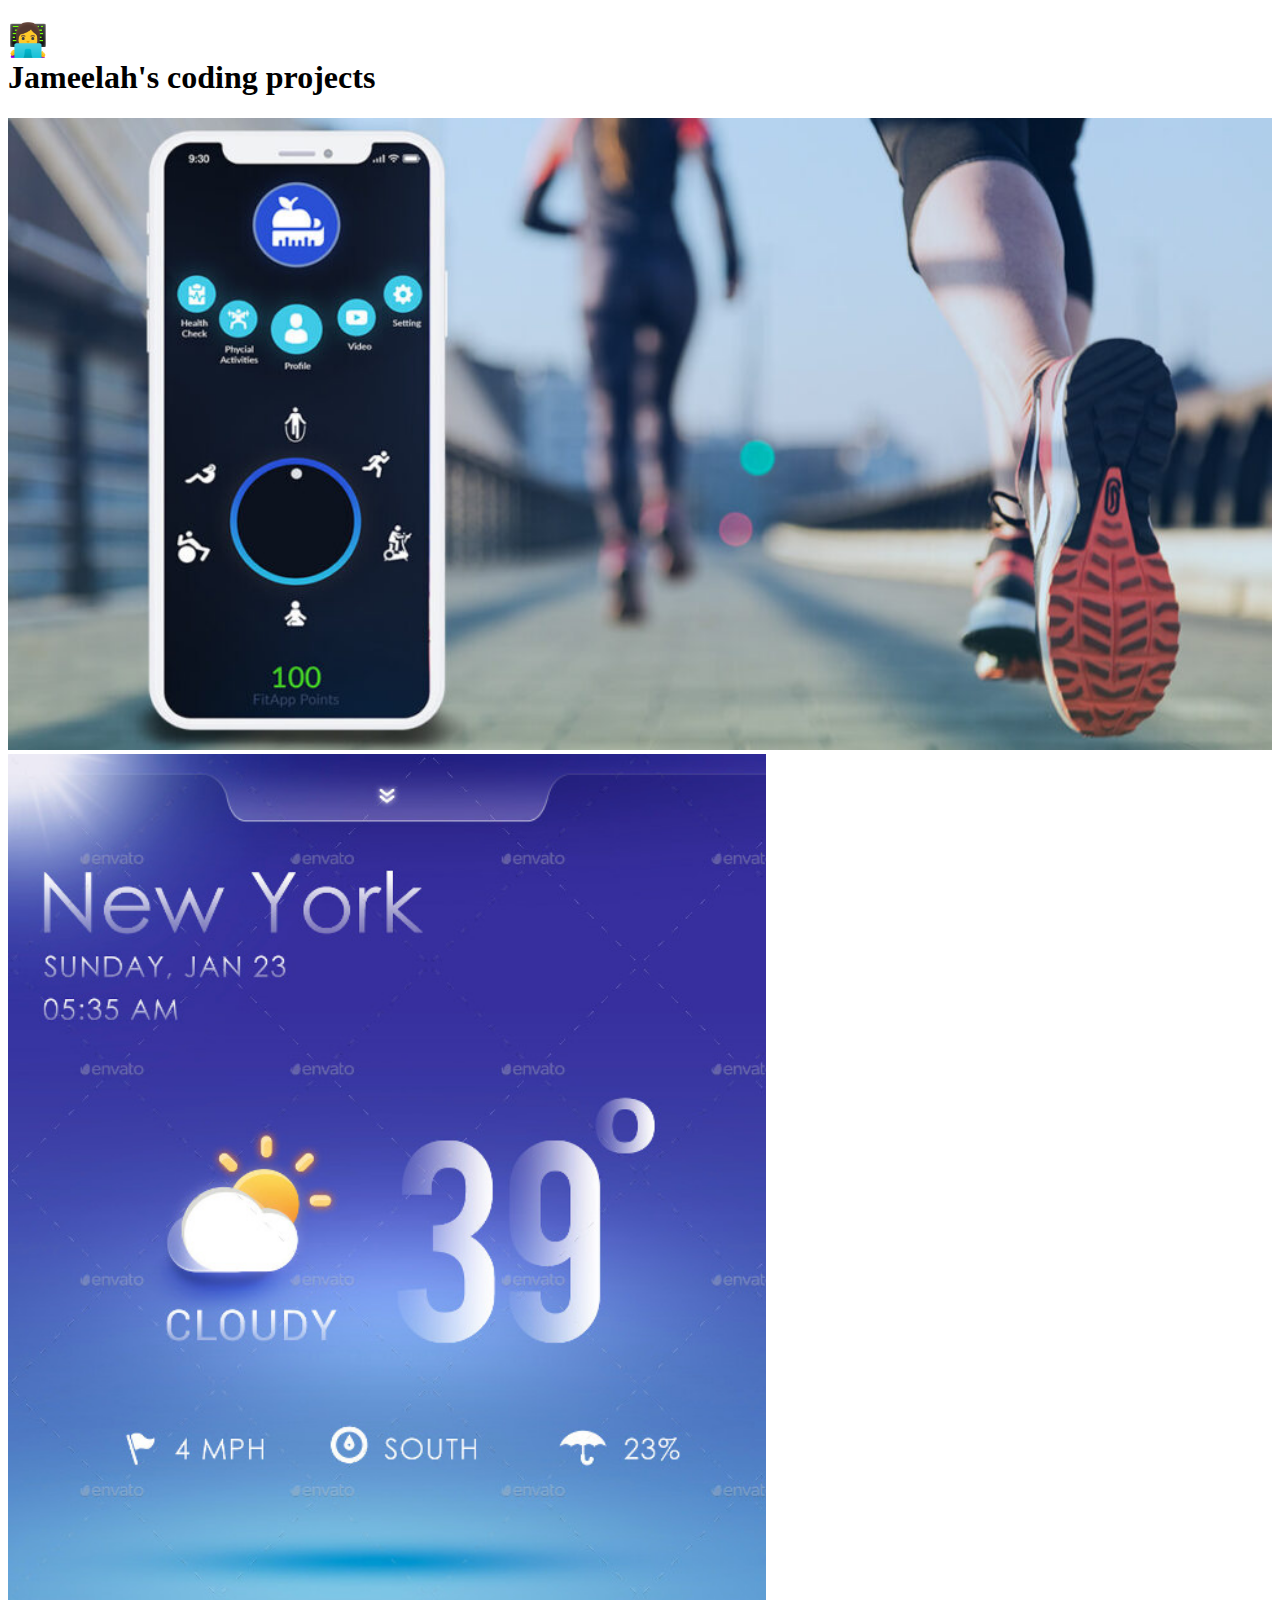
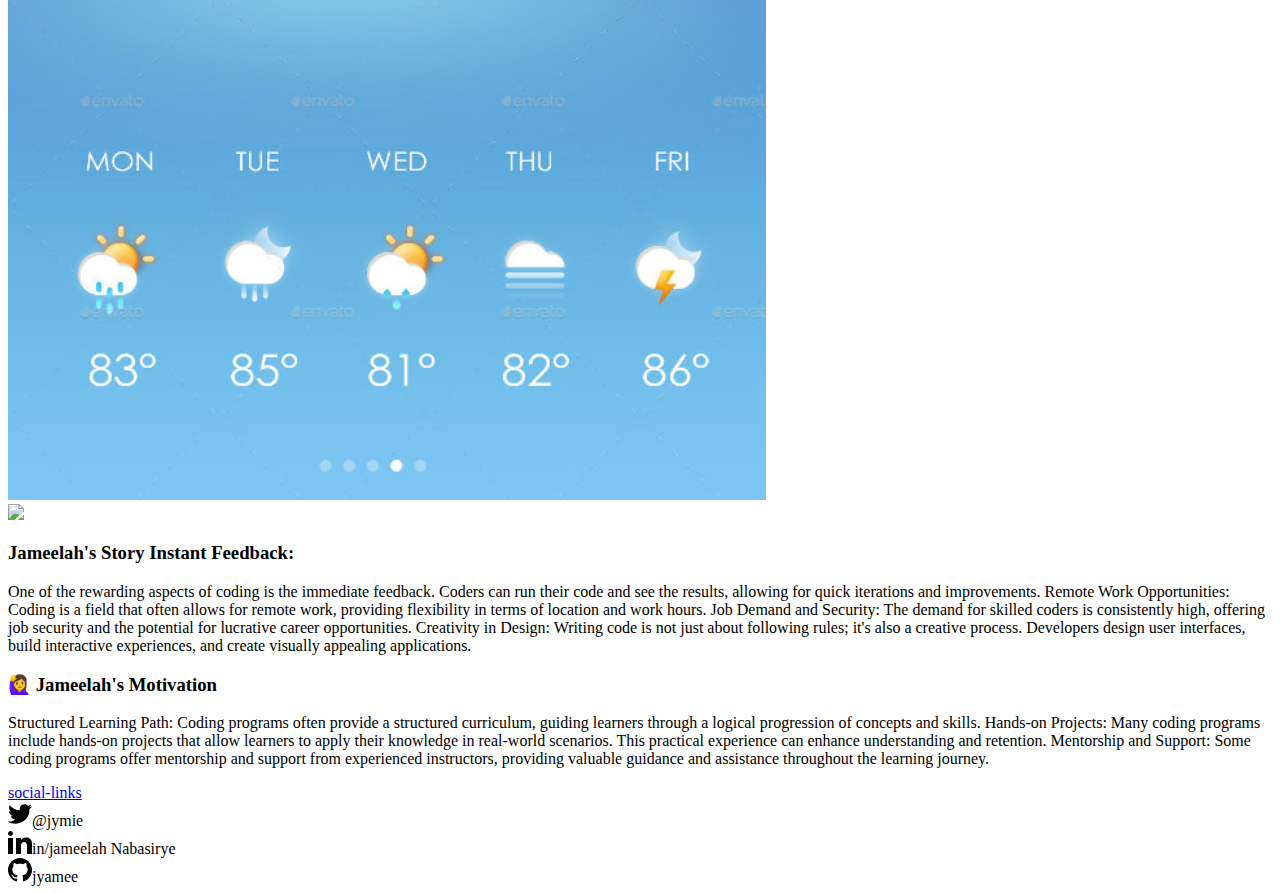
==== about-me.html @ e53d819e "added another html file to expand the website" ====
<!DOCTYPE html>
<html lang="en">
  <head>
    <meta charset="UTF-8" />
    <meta name="description" content="web development content" />
    <link
      rel="stylesheet"
      href="https://cdn.jsdelivr.net/npm/bootstrap@4.6.2/dist/css/bootstrap.min.css"
      integrity="sha384-xOolHFLEh07PJGoPkLv1IbcEPTNtaed2xpHsD9ESMhqIYd0nLMwNLD69Npy4HI+N"
      crossorigin="anonymous"
    />
    <link rel="stylesheet" href="src/style.css" />
    <script
      src="https://cdn.jsdelivr.net/npm/jquery@3.5.1/dist/jquery.slim.min.js"
      integrity="sha384-DfXdz2htPH0lsSSs5nCTpuj/zy4C+OGpamoFVy38MVBnE+IbbVYUew+OrCXaRkfj"
      crossorigin="anonymous"
    ></script>
    <script
      src="https://cdn.jsdelivr.net/npm/bootstrap@4.6.2/dist/js/bootstrap.bundle.min.js"
      integrity="sha384-Fy6S3B9q64WdZWQUiU+q4/2Lc9npb8tCaSX9FK7E8HnRr0Jz8D6OP9dO5Vg3Q9ct"
      crossorigin="anonymous"
    ></script>
    <title>Front-end Developer-Jameelah</title>
  </head>
  <body>
    <h1>
      👩‍💻 <br />
      Jameelah's coding projects
    </h1>
    <div class="container">
      <div class="row">
        <div class="col-sm-4">
          <img
            src="fitness-app.jpg"
            class="img-fluid p-1 shadow rounded d-none d-sm-block"
            width="100%"
          />
        </div>
        <div class="col-sm-4">
          <img
            src="forecast.jpg"
            class="img-fluid p-1 shadow rounded d-none d-sm-block"
            width="60%"
          />
        </div>
        <div class="col-sm-4">
          <img
            src="manifest.jpg"
            class="img-fluid p-1 shadow rounded d-none d-sm-block"
            width="80% "
          />
        </div>
      </div>
    </div>
    <h3>Jameelah's Story Instant Feedback:</h3>
    <p>
      One of the rewarding aspects of coding is the immediate feedback. Coders
      can run their code and see the results, allowing for quick iterations and
      improvements. Remote Work Opportunities: Coding is a field that often
      allows for remote work, providing flexibility in terms of location and
      work hours. Job Demand and Security: The demand for skilled coders is
      consistently high, offering job security and the potential for lucrative
      career opportunities. Creativity in Design: Writing code is not just about
      following rules; it's also a creative process. Developers design user
      interfaces, build interactive experiences, and create visually appealing
      applications.
    </p>
    <h3>🙋‍♀️ Jameelah's Motivation</h3>
    <p>
      Structured Learning Path: Coding programs often provide a structured
      curriculum, guiding learners through a logical progression of concepts and
      skills. Hands-on Projects: Many coding programs include hands-on projects
      that allow learners to apply their knowledge in real-world scenarios. This
      practical experience can enhance understanding and retention. Mentorship
      and Support: Some coding programs offer mentorship and support from
      experienced instructors, providing valuable guidance and assistance
      throughout the learning journey.
    </p>

    <div id="details">
      <a href="index.html">social-links</a>
      <div class="social-links">
        <div id="twitter" class="social-btn flex-center">
          <svg
            viewBox="0 0 24 24"
            height="24"
            width="24"
            xmlns="http://www.w3.org/2000/svg"
          >
            <path
              d="M24 4.557c-.883.392-1.832.656-2.828.775 1.017-.609 1.798-1.574 2.165-2.724-.951.564-2.005.974-3.127 1.195-.897-.957-2.178-1.555-3.594-1.555-3.179 0-5.515 2.966-4.797 6.045-4.091-.205-7.719-2.165-10.148-5.144-1.29 2.213-.669 5.108 1.523 6.574-.806-.026-1.566-.247-2.229-.616-.054 2.281 1.581 4.415 3.949 4.89-.693.188-1.452.232-2.224.084.626 1.956 2.444 3.379 4.6 3.419-2.07 1.623-4.678 2.348-7.29 2.04 2.179 1.397 4.768 2.212 7.548 2.212 9.142 0 14.307-7.721 13.995-14.646.962-.695 1.797-1.562 2.457-2.549z"
            ></path></svg
          ><span>@jymie</span>
        </div>

        <div id="linkedin" class="social-btn flex-center">
          <svg
            viewBox="0 0 24 24"
            height="24"
            width="24"
            xmlns="http://www.w3.org/2000/svg"
          >
            <path
              d="M4.98 3.5c0 1.381-1.11 2.5-2.48 2.5s-2.48-1.119-2.48-2.5c0-1.38 1.11-2.5 2.48-2.5s2.48 1.12 2.48 2.5zm.02 4.5h-5v16h5v-16zm7.982 0h-4.968v16h4.969v-8.399c0-4.67 6.029-5.052 6.029 0v8.399h4.988v-10.131c0-7.88-8.922-7.593-11.018-3.714v-2.155z"
            ></path></svg
          ><span>in/jameelah Nabasirye</span>
        </div>

        <div id="github" class="social-btn flex-center">
          <svg
            viewBox="0 0 24 24"
            height="24"
            width="24"
            xmlns="http://www.w3.org/2000/svg"
          >
            <path
              d="M12 0c-6.626 0-12 5.373-12 12 0 5.302 3.438 9.8 8.207 11.387.599.111.793-.261.793-.577v-2.234c-3.338.726-4.033-1.416-4.033-1.416-.546-1.387-1.333-1.756-1.333-1.756-1.089-.745.083-.729.083-.729 1.205.084 1.839 1.237 1.839 1.237 1.07 1.834 2.807 1.304 3.492.997.107-.775.418-1.305.762-1.604-2.665-.305-5.467-1.334-5.467-5.931 0-1.311.469-2.381 1.236-3.221-.124-.303-.535-1.524.117-3.176 0 0 1.008-.322 3.301 1.23.957-.266 1.983-.399 3.003-.404 1.02.005 2.047.138 3.006.404 2.291-1.552 3.297-1.23 3.297-1.23.653 1.653.242 2.874.118 3.176.77.84 1.235 1.911 1.235 3.221 0 4.609-2.807 5.624-5.479 5.921.43.372.823 1.102.823 2.222v3.293c0 .319.192.694.801.576 4.765-1.589 8.199-6.086 8.199-11.386 0-6.627-5.373-12-12-12z"
            ></path></svg
          ><span>jyamee</span>
        </div>
      </div>
    </div>
  </body>
</html>
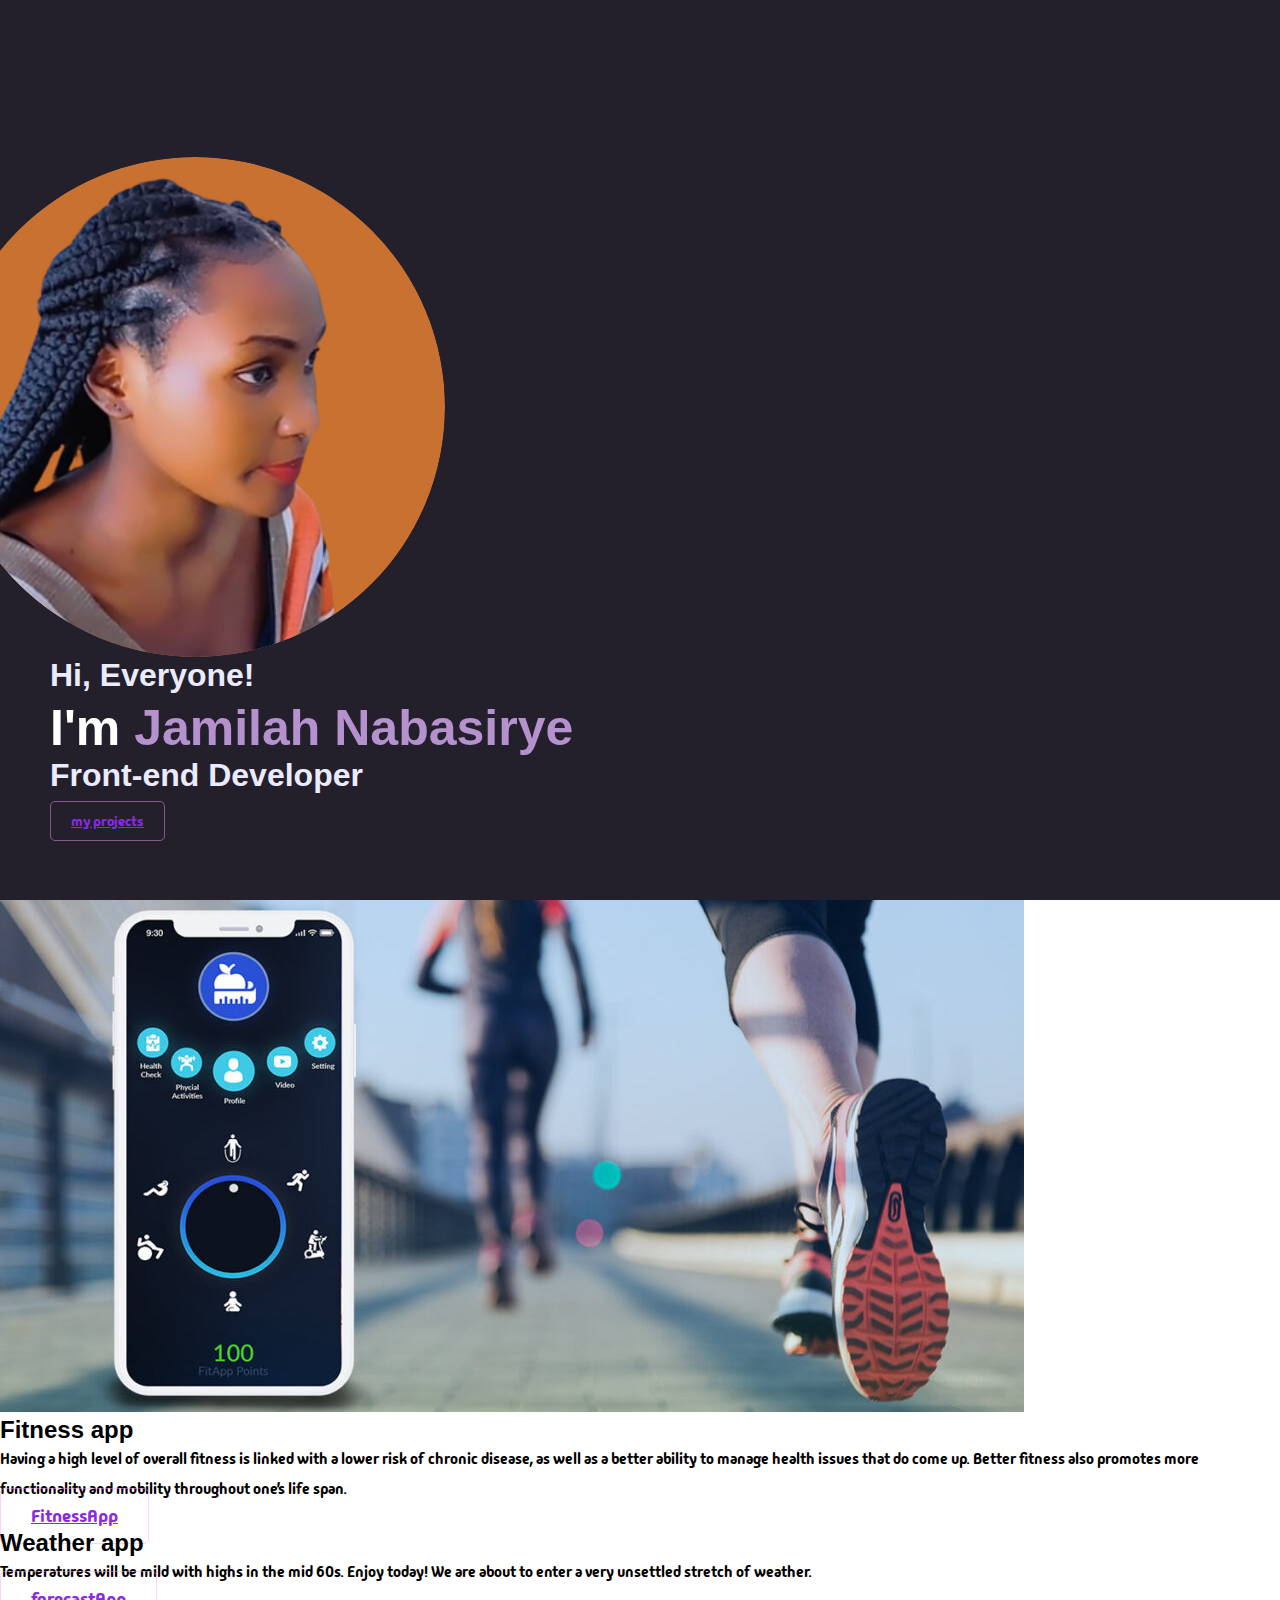
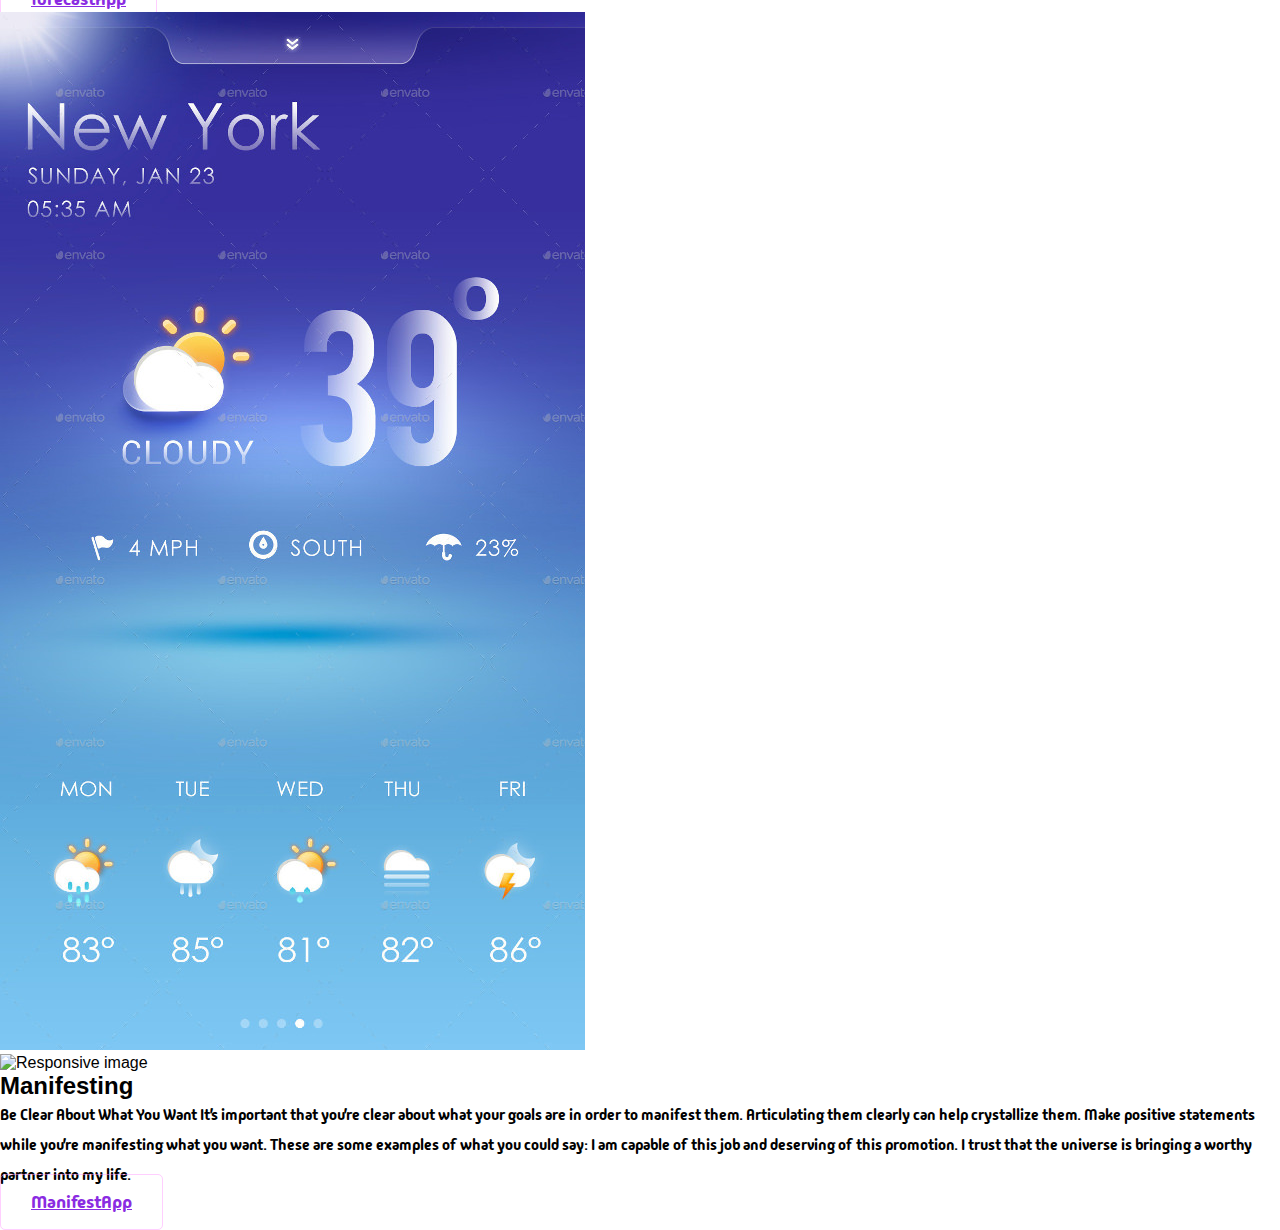
==== commit 2ccbd503: "updating both html files with content" ====
--- a/about-me.html
+++ b/about-me.html
@@ -2,14 +2,20 @@
 <html lang="en">
   <head>
     <meta charset="UTF-8" />
-    <meta name="description" content="web development content" />
+    <meta name="description" content="Front-end developer portfolio" />
     <link
       rel="stylesheet"
       href="https://cdn.jsdelivr.net/npm/bootstrap@4.6.2/dist/css/bootstrap.min.css"
       integrity="sha384-xOolHFLEh07PJGoPkLv1IbcEPTNtaed2xpHsD9ESMhqIYd0nLMwNLD69Npy4HI+N"
       crossorigin="anonymous"
     />
-    <link rel="stylesheet" href="src/style.css" />
+    <link rel="preconnect" href="https://fonts.googleapis.com" />
+    <link rel="preconnect" href="https://fonts.gstatic.com" crossorigin />
+    <link
+      href="https://fonts.googleapis.com/css2?family=Anta&family=Madimi+One&display=swap"
+      rel="stylesheet"
+    />
+    <link rel="stylesheet " type="text/Css" href="stlyle.css" />
     <script
       src="https://cdn.jsdelivr.net/npm/jquery@3.5.1/dist/jquery.slim.min.js"
       integrity="sha384-DfXdz2htPH0lsSSs5nCTpuj/zy4C+OGpamoFVy38MVBnE+IbbVYUew+OrCXaRkfj"
@@ -20,105 +26,82 @@
       integrity="sha384-Fy6S3B9q64WdZWQUiU+q4/2Lc9npb8tCaSX9FK7E8HnRr0Jz8D6OP9dO5Vg3Q9ct"
       crossorigin="anonymous"
     ></script>
-    <title>Front-end Developer-Jameelah</title>
+    <title>My Portfolio</title>
   </head>
   <body>
-    <h1>
-      👩‍💻 <br />
-      Jameelah's coding projects
-    </h1>
+    
+    <div class="project">
+    <section id="home" class="home">
+        <div class="container">
+          <div class="row">
+            <div class="col">
+              <div class="image-container">
+                <img src="profile.png" class="img-fluid m-5" alt="" />
+              </div>
+            </div>
+            <div class="col">
+              <h3> Hi, Everyone!</h3>
+              <h1>I'm <span>Jamilah Nabasirye</span></h1>
+              <h3>Front-end Developer</h3>
+              <br />
+              <a href="index.html#details" class="socials">my projects</a>
+            </div>
+          </div>
+        </div>
+      </div>
+    </section>
     <div class="container">
       <div class="row">
-        <div class="col-sm-4">
-          <img
-            src="fitness-app.jpg"
-            class="img-fluid p-1 shadow rounded d-none d-sm-block"
-            width="100%"
-          />
+        <div class="col-6 d-none d-lg-block">
+          <img src="fitness-app.jpg" class="img-fluid mb-4" alt="Responsive image">
         </div>
-        <div class="col-sm-4">
-          <img
-            src="forecast.jpg"
-            class="img-fluid p-1 shadow rounded d-none d-sm-block"
-            width="60%"
-          />
-        </div>
-        <div class="col-sm-4">
-          <img
-            src="manifest.jpg"
-            class="img-fluid p-1 shadow rounded d-none d-sm-block"
-            width="80% "
-          />
+        <div class="col-6">
+          <h2 class="m-5 mb-3">Fitness app</h2>
+          <p>
+            Having a high level of overall fitness is linked with a lower risk
+            of chronic disease, as well as a better ability to manage health
+            issues that do come up. Better fitness also promotes more
+            functionality and mobility throughout one’s life span.
+          </p>
+          <a href="" class="fitness">FitnessApp</a>
         </div>
       </div>
     </div>
-    <h3>Jameelah's Story Instant Feedback:</h3>
-    <p>
-      One of the rewarding aspects of coding is the immediate feedback. Coders
-      can run their code and see the results, allowing for quick iterations and
-      improvements. Remote Work Opportunities: Coding is a field that often
-      allows for remote work, providing flexibility in terms of location and
-      work hours. Job Demand and Security: The demand for skilled coders is
-      consistently high, offering job security and the potential for lucrative
-      career opportunities. Creativity in Design: Writing code is not just about
-      following rules; it's also a creative process. Developers design user
-      interfaces, build interactive experiences, and create visually appealing
-      applications.
-    </p>
-    <h3>🙋‍♀️ Jameelah's Motivation</h3>
-    <p>
-      Structured Learning Path: Coding programs often provide a structured
-      curriculum, guiding learners through a logical progression of concepts and
-      skills. Hands-on Projects: Many coding programs include hands-on projects
-      that allow learners to apply their knowledge in real-world scenarios. This
-      practical experience can enhance understanding and retention. Mentorship
-      and Support: Some coding programs offer mentorship and support from
-      experienced instructors, providing valuable guidance and assistance
-      throughout the learning journey.
-    </p>
-
-    <div id="details">
-      <a href="index.html">social-links</a>
-      <div class="social-links">
-        <div id="twitter" class="social-btn flex-center">
-          <svg
-            viewBox="0 0 24 24"
-            height="24"
-            width="24"
-            xmlns="http://www.w3.org/2000/svg"
-          >
-            <path
-              d="M24 4.557c-.883.392-1.832.656-2.828.775 1.017-.609 1.798-1.574 2.165-2.724-.951.564-2.005.974-3.127 1.195-.897-.957-2.178-1.555-3.594-1.555-3.179 0-5.515 2.966-4.797 6.045-4.091-.205-7.719-2.165-10.148-5.144-1.29 2.213-.669 5.108 1.523 6.574-.806-.026-1.566-.247-2.229-.616-.054 2.281 1.581 4.415 3.949 4.89-.693.188-1.452.232-2.224.084.626 1.956 2.444 3.379 4.6 3.419-2.07 1.623-4.678 2.348-7.29 2.04 2.179 1.397 4.768 2.212 7.548 2.212 9.142 0 14.307-7.721 13.995-14.646.962-.695 1.797-1.562 2.457-2.549z"
-            ></path></svg
-          ><span>@jymie</span>
+    <div class="container">
+      <div class="row">
+        <div class="col-6">
+          <h2 class="m-5 mb-2">Weather app</h2>
+          <p>
+            Temperatures will be mild with highs in the mid 60s. Enjoy today! We
+            are about to enter a very unsettled stretch of weather.
+          </p>
+          <a href="" class="forecast">forecastApp</a>
         </div>
-
-        <div id="linkedin" class="social-btn flex-center">
-          <svg
-            viewBox="0 0 24 24"
-            height="24"
-            width="24"
-            xmlns="http://www.w3.org/2000/svg"
-          >
-            <path
-              d="M4.98 3.5c0 1.381-1.11 2.5-2.48 2.5s-2.48-1.119-2.48-2.5c0-1.38 1.11-2.5 2.48-2.5s2.48 1.12 2.48 2.5zm.02 4.5h-5v16h5v-16zm7.982 0h-4.968v16h4.969v-8.399c0-4.67 6.029-5.052 6.029 0v8.399h4.988v-10.131c0-7.88-8.922-7.593-11.018-3.714v-2.155z"
-            ></path></svg
-          ><span>in/jameelah Nabasirye</span>
-        </div>
-
-        <div id="github" class="social-btn flex-center">
-          <svg
-            viewBox="0 0 24 24"
-            height="24"
-            width="24"
-            xmlns="http://www.w3.org/2000/svg"
-          >
-            <path
-              d="M12 0c-6.626 0-12 5.373-12 12 0 5.302 3.438 9.8 8.207 11.387.599.111.793-.261.793-.577v-2.234c-3.338.726-4.033-1.416-4.033-1.416-.546-1.387-1.333-1.756-1.333-1.756-1.089-.745.083-.729.083-.729 1.205.084 1.839 1.237 1.839 1.237 1.07 1.834 2.807 1.304 3.492.997.107-.775.418-1.305.762-1.604-2.665-.305-5.467-1.334-5.467-5.931 0-1.311.469-2.381 1.236-3.221-.124-.303-.535-1.524.117-3.176 0 0 1.008-.322 3.301 1.23.957-.266 1.983-.399 3.003-.404 1.02.005 2.047.138 3.006.404 2.291-1.552 3.297-1.23 3.297-1.23.653 1.653.242 2.874.118 3.176.77.84 1.235 1.911 1.235 3.221 0 4.609-2.807 5.624-5.479 5.921.43.372.823 1.102.823 2.222v3.293c0 .319.192.694.801.576 4.765-1.589 8.199-6.086 8.199-11.386 0-6.627-5.373-12-12-12z"
-            ></path></svg
-          ><span>jyamee</span>
+        <div class="col-6 d-none d-lg-block">
+          <img src="forecast.jpg" class="img-fluid w-50" alt="Responsive image">
         </div>
       </div>
     </div>
+    <div class="container">
+      <div class="row">
+        <div class="col-6 d-none d-md-block">
+          <img src="manifest.jpg" class="img-fluid w-50" alt="Responsive image">
+        </div> 
+        <div class="col-6">
+          <h2 class=" m-5 mb-3">Manifesting</h2>
+          <p>
+            Be Clear About What You Want It’s important that you’re clear about
+            what your goals are in order to manifest them. Articulating them
+            clearly can help crystallize them. Make positive statements while
+            you’re manifesting what you want. These are some examples of what
+            you could say: I am capable of this job and deserving of this
+            promotion. I trust that the universe is bringing a worthy partner
+            into my life.
+          </p>
+          <a href="" class="manifest">ManifestApp</a>
+        </div>
+      </div>
+    </div>
+    </div>
   </body>
 </html>
--- a/stlyle.css
+++ b/stlyle.css
@@ -0,0 +1,225 @@
+:root {
+  --primary-color: #804b86c2;
+  --box-shadow: 0px 10px 10px rgba(0, 0, 0, 0.3);
+  --background: rgb(138, 113, 113);
+  --profile-color: #b592ce;
+  --socials-color: #9374a5a7;
+}
+span {
+  color: rgb(52, 55, 59);
+  color: var(--profile-color);
+}
+
+strong {
+  color: var(--profile-color);
+}
+.h3 {
+  color: #23202c;
+}
+.social-links,
+.flex-center {
+  display: flex;
+  justify-content: center;
+  align-items: center;
+}
+
+.social-btn {
+  cursor: pointer;
+  height: 50px;
+  width: 50px;
+  font-family: "Titillium Web", sans-serif;
+  color: #333;
+  border-radius: 10px;
+  box-shadow: var(--box-shadow);
+  background: white;
+  margin: 5px;
+  transition: 0.3s;
+  justify-content: center;
+}
+
+.social-btn svg {
+  height: 24px;
+  width: 24px;
+}
+
+.social-btn span {
+  width: 0px;
+  overflow: hidden;
+  transition: 0.3s;
+  text-align: center;
+  margin-left: 5px;
+}
+
+.social-btn:hover {
+  width: 150px;
+  border-radius: 5px;
+}
+
+.social-btn:hover span {
+  padding: 2px;
+  width: 80px;
+}
+
+#twitter svg {
+  fill: #1da1f2;
+}
+
+#linkedin svg {
+  fill: #0e76a8;
+}
+
+#github {
+  fill: #333;
+}
+
+.about-paragraphs {
+  margin: 30px 0;
+}
+
+.about-paragraphs p {
+  margin: 10px;
+}
+
+* {
+  margin: 0;
+  padding: 0;
+  box-sizing: border-box;
+  font-family: Arial, Helvetica, sans-serif;
+}
+
+a {
+  font-family: "Madimi One", sans-serif;
+}
+
+P {
+  line-height: 30px;
+  font-family: "Madimi One", sans-serif;
+  font-size: 15px;
+}
+
+.socials {
+  color: blueviolet;
+  border: 1px solid #f9f7;
+  border-radius: 5px;
+  font-size: 14px;
+  padding: 10px 20px;
+}
+
+.fitness {
+  color: blueviolet;
+  border: 1px solid #f9f7;
+  border-radius: 5px;
+  font-size: 18px;
+  padding: 15px 30px;
+  line-height: 25px;
+}
+
+.manifest {
+  color: blueviolet;
+  border: 1px solid #f9f7;
+  border-radius: 5px;
+  font-size: 18px;
+  padding: 15px 30px;
+  line-height: 25px;
+}
+.forecast {
+  color: blueviolet;
+  border: 1px solid #f9f7;
+  border-radius: 5px;
+  font-size: 18px;
+  padding: 15px 30px;
+  line-height: 25px;
+}
+.header {
+  position: relative;
+  top: 0;
+  left: 0;
+  width: 100%;
+  padding: 20px 20px;
+  padding-right: 10%;
+  display: flex;
+  justify-content: space-evenly;
+  align-items: center;
+  z-index: 100;
+  color: rgb(251, 221, 251);
+  font-family: "Gill Sans", "Gill Sans MT", Calibri, "Trebuchet MS", sans-serif;
+  background-color: #23202c;
+}
+
+.My Logo {
+  position: relative;
+  font-size: 25px;
+  color: rgb(248, 230, 247);
+  text-decoration: none;
+  font-weight: 800;
+  cursor: pointer;
+}
+
+.navbar a {
+  position: relative;
+  font-size: 1.1em;
+  text-decoration: none;
+  font-weight: 700;
+  margin-left: 30px;
+}
+
+.home {
+  position: relative;
+  width: 100%;
+  justify-content: space-between;
+  height: 100vh;
+  background-size: cover;
+  background-position: center;
+  display: flex;
+  align-items: flex-end;
+  background-color: #23202c;
+  padding: 70px 50px;
+}
+
+h3 {
+  font-size: 32px;
+  font-weight: 700;
+  color: rgb(235, 235, 255);
+}
+h1 {
+  font-size: 50px;
+  font-weight: 700;
+  margin-top: 5px;
+  color: white;
+}
+
+#details {
+  text-align: center;
+  padding: 10px;
+  margin: 10px;
+  border-radius: 5px;
+  box-shadow: var(--box-shadow);
+  background: var(--background);
+}
+.image-container {
+  position: relative;
+  margin-top: 0px;
+  right: 20%;
+  width: 500px;
+  height: 500px;
+  border-radius: 50%;
+  overflow: hidden;
+}
+
+.image-container img {
+  width: 100%;
+  height: 100%;
+  object-fit: cover;
+  border-radius: 50%;
+  background-color: rgb(201, 113, 49);
+}
+
+html {
+  scroll-behavior: smooth;
+}
+@media (max-width: 900px) {
+  .project {
+    padding: 0;
+    text-align: center;
+  }
+}
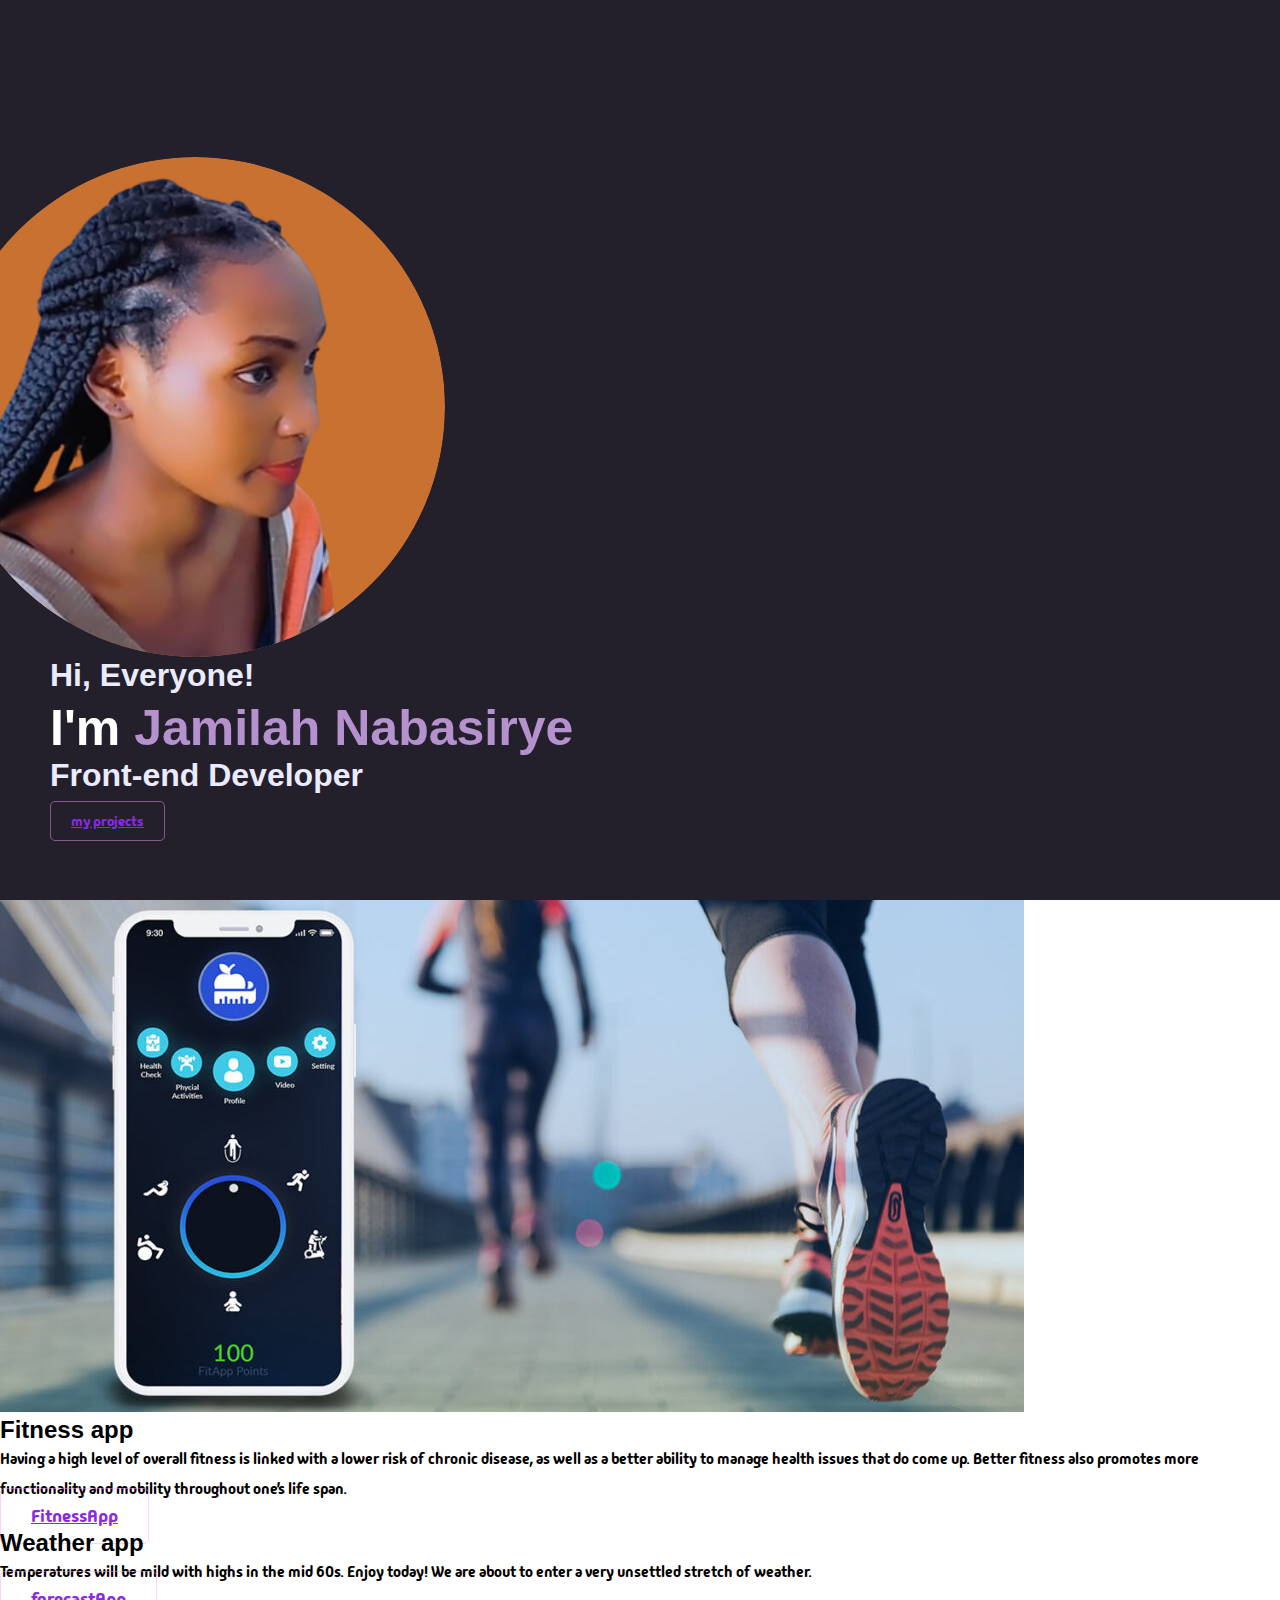
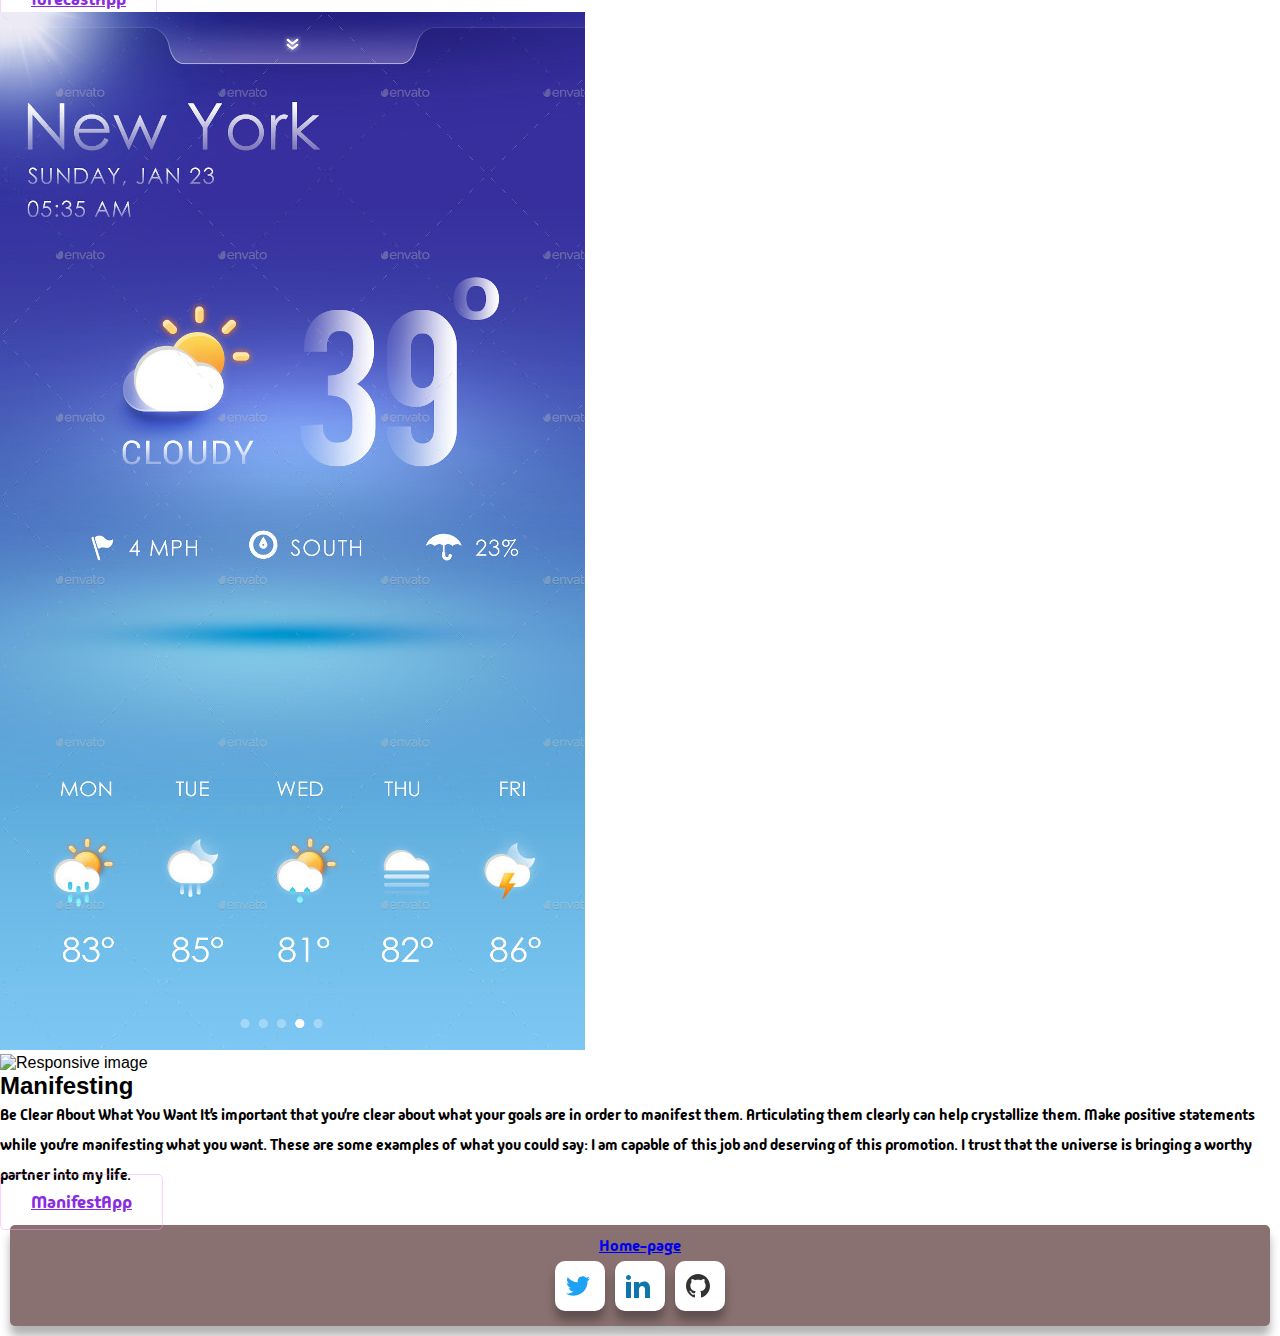
==== commit ffe27442: "improving my css classes to include the second html file" ====
--- a/about-me.html
+++ b/about-me.html
@@ -37,14 +37,14 @@
             <div class="col">
               <div class="image-container">
                 <img src="profile.png" class="img-fluid m-5" alt="" />
-              </div>
+              </div> 
             </div>
             <div class="col">
               <h3> Hi, Everyone!</h3>
               <h1>I'm <span>Jamilah Nabasirye</span></h1>
               <h3>Front-end Developer</h3>
               <br />
-              <a href="index.html#details" class="socials">my projects</a>
+              <a href="about-me.html#details" class="socials">my projects</a>
             </div>
           </div>
         </div>
@@ -103,5 +103,48 @@
       </div>
     </div>
     </div>
+    <div id="details">
+      <a href="index.html">Home-page</a>
+      <div class="social-links">
+        <div id="twitter" class="social-btn flex-center">
+          <svg
+            viewBox="0 0 24 24"
+            height="24"
+            width="24"
+            xmlns="http://www.w3.org/2000/svg"
+          >
+            <path
+              d="M24 4.557c-.883.392-1.832.656-2.828.775 1.017-.609 1.798-1.574 2.165-2.724-.951.564-2.005.974-3.127 1.195-.897-.957-2.178-1.555-3.594-1.555-3.179 0-5.515 2.966-4.797 6.045-4.091-.205-7.719-2.165-10.148-5.144-1.29 2.213-.669 5.108 1.523 6.574-.806-.026-1.566-.247-2.229-.616-.054 2.281 1.581 4.415 3.949 4.89-.693.188-1.452.232-2.224.084.626 1.956 2.444 3.379 4.6 3.419-2.07 1.623-4.678 2.348-7.29 2.04 2.179 1.397 4.768 2.212 7.548 2.212 9.142 0 14.307-7.721 13.995-14.646.962-.695 1.797-1.562 2.457-2.549z"
+            ></path></svg
+          ><span>@jymie</span>
+        </div>
+
+        <div id="linkedin" class="social-btn flex-center">
+          <svg
+            viewBox="0 0 24 24"
+            height="24"
+            width="24"
+            xmlns="http://www.w3.org/2000/svg"
+          >
+            <path
+              d="M4.98 3.5c0 1.381-1.11 2.5-2.48 2.5s-2.48-1.119-2.48-2.5c0-1.38 1.11-2.5 2.48-2.5s2.48 1.12 2.48 2.5zm.02 4.5h-5v16h5v-16zm7.982 0h-4.968v16h4.969v-8.399c0-4.67 6.029-5.052 6.029 0v8.399h4.988v-10.131c0-7.88-8.922-7.593-11.018-3.714v-2.155z"
+            ></path></svg
+          ><span>in/jameelah Nabasirye</span>
+        </div>
+
+        <div id="github" class="social-btn flex-center">
+          <svg
+            viewBox="0 0 24 24"
+            height="24"
+            width="24"
+            xmlns="http://www.w3.org/2000/svg"
+          >
+            <path
+              d="M12 0c-6.626 0-12 5.373-12 12 0 5.302 3.438 9.8 8.207 11.387.599.111.793-.261.793-.577v-2.234c-3.338.726-4.033-1.416-4.033-1.416-.546-1.387-1.333-1.756-1.333-1.756-1.089-.745.083-.729.083-.729 1.205.084 1.839 1.237 1.839 1.237 1.07 1.834 2.807 1.304 3.492.997.107-.775.418-1.305.762-1.604-2.665-.305-5.467-1.334-5.467-5.931 0-1.311.469-2.381 1.236-3.221-.124-.303-.535-1.524.117-3.176 0 0 1.008-.322 3.301 1.23.957-.266 1.983-.399 3.003-.404 1.02.005 2.047.138 3.006.404 2.291-1.552 3.297-1.23 3.297-1.23.653 1.653.242 2.874.118 3.176.77.84 1.235 1.911 1.235 3.221 0 4.609-2.807 5.624-5.479 5.921.43.372.823 1.102.823 2.222v3.293c0 .319.192.694.801.576 4.765-1.589 8.199-6.086 8.199-11.386 0-6.627-5.373-12-12-12z"
+            ></path></svg
+          ><span>jyamee</span>
+        </div>
+      </div>
+    </div>
   </body>
 </html>
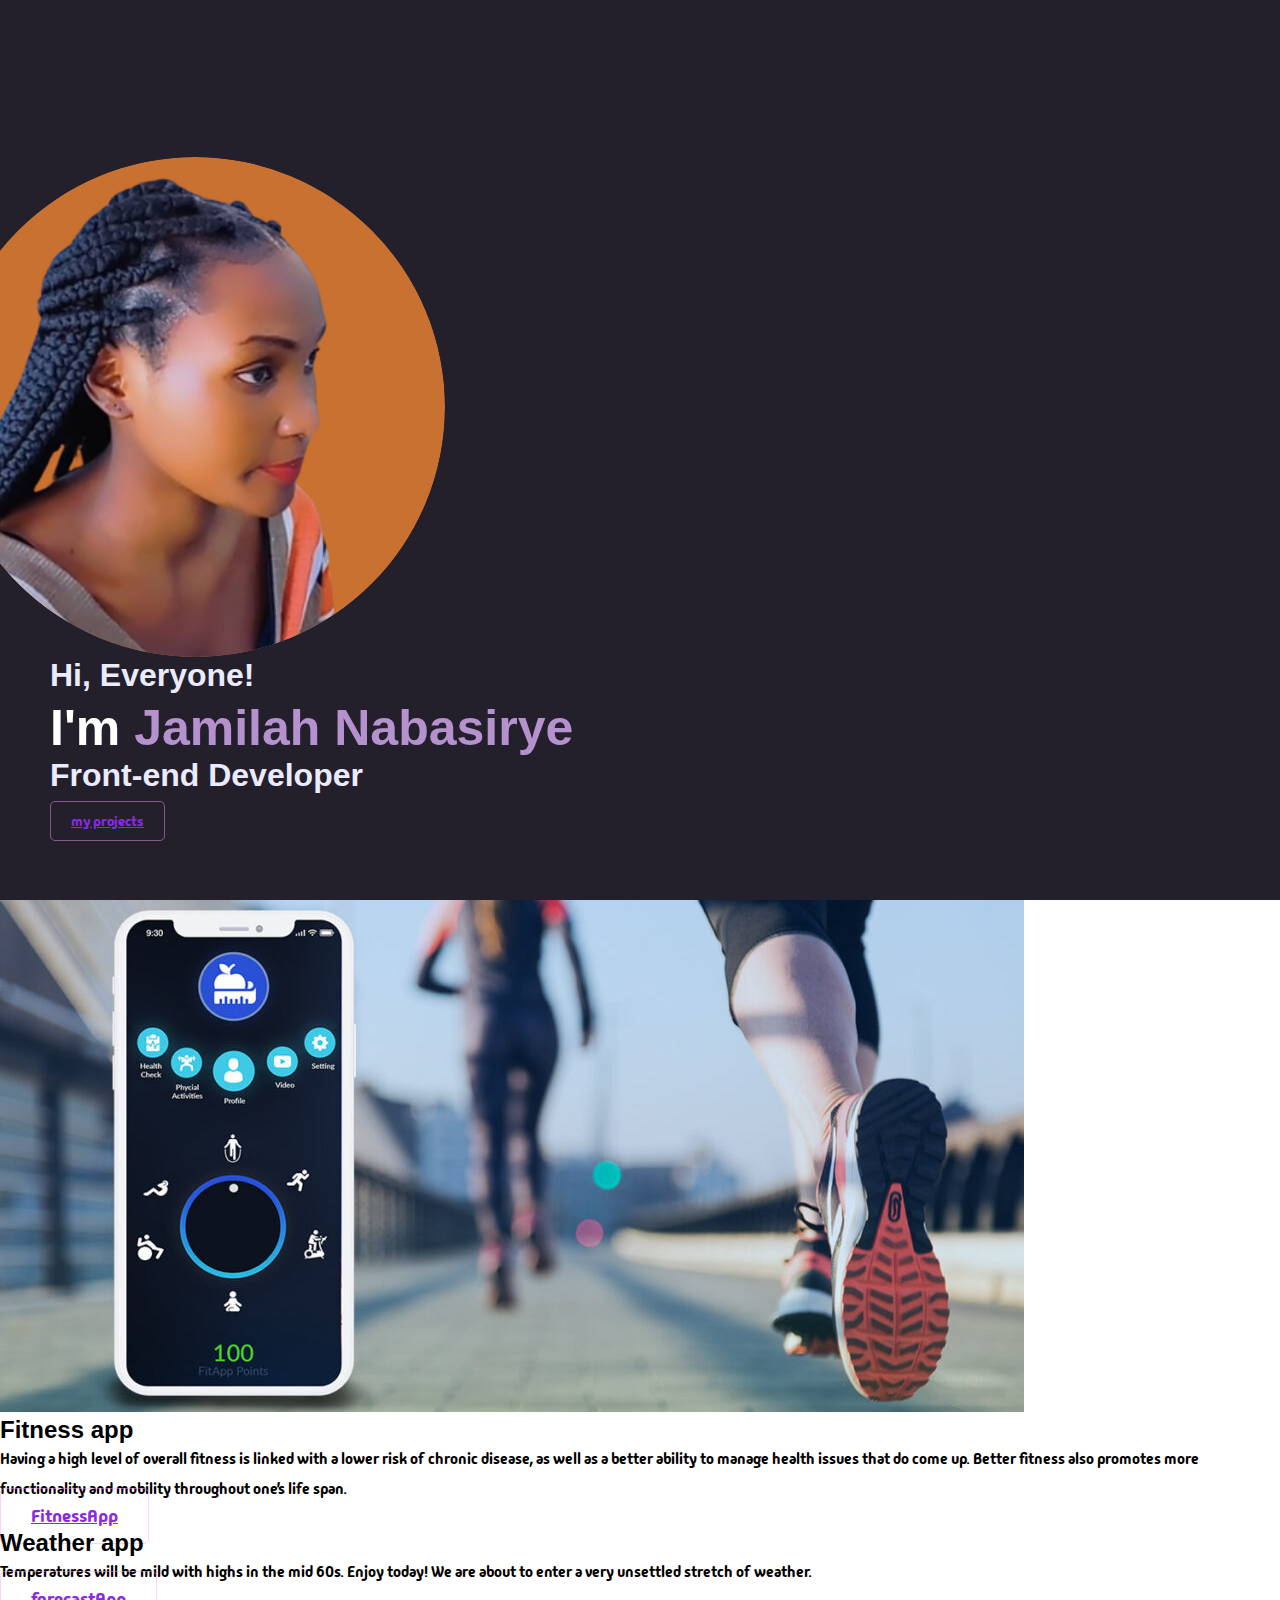
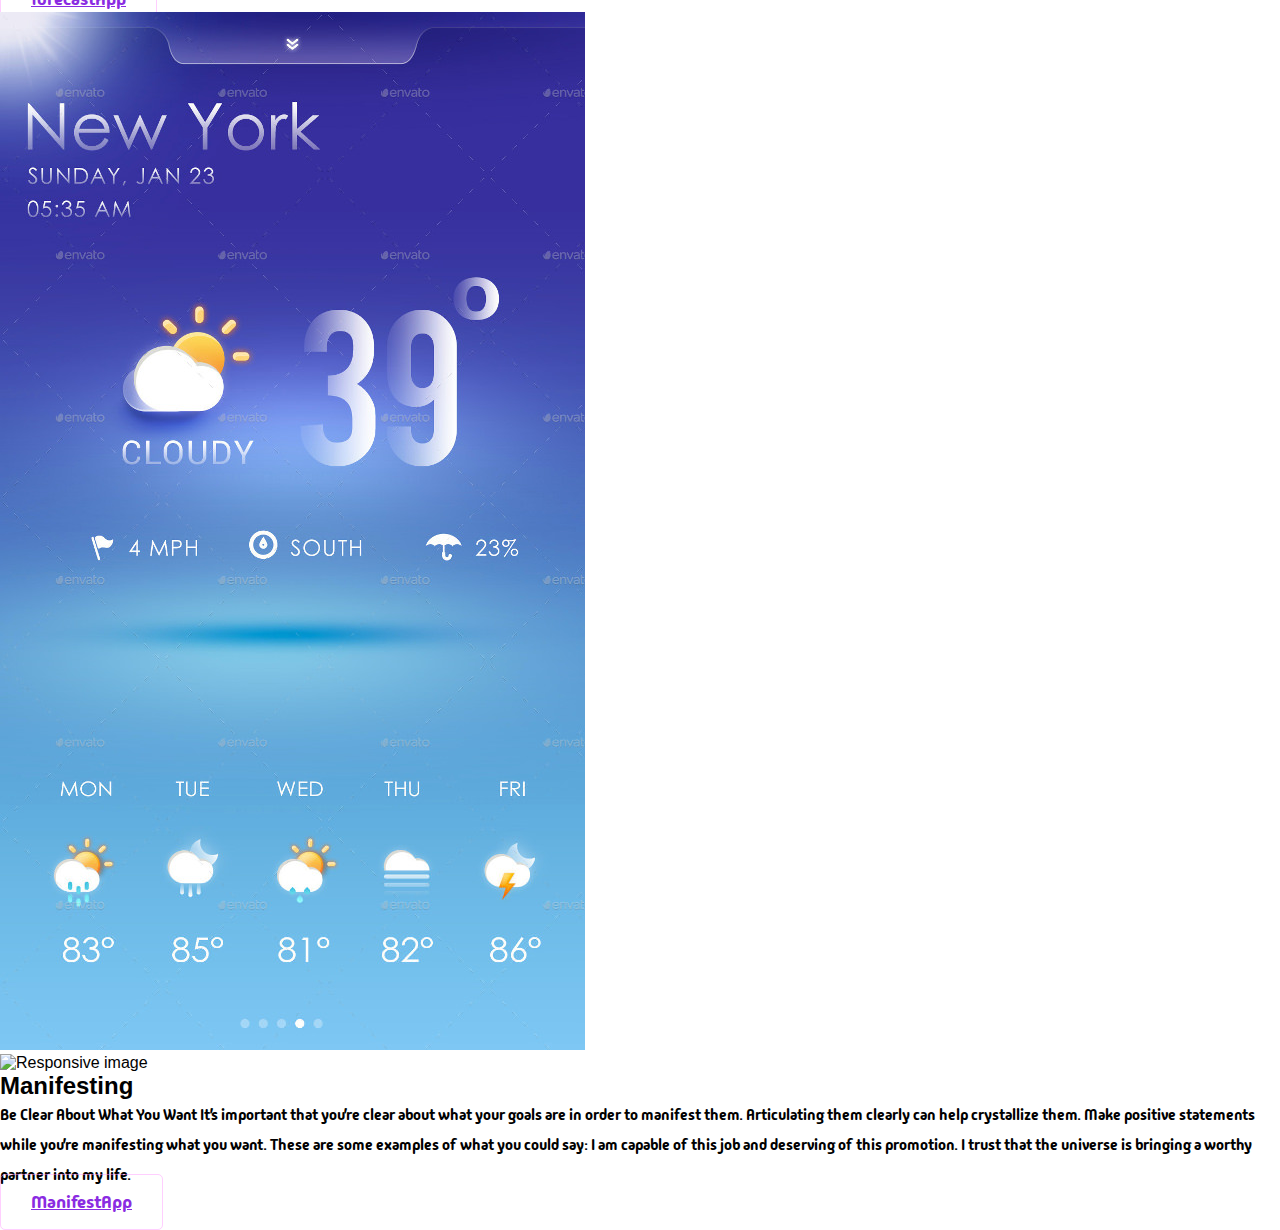
==== commit 173afc12: "created a separate page for my social contacts" ====
--- a/about-me.html
+++ b/about-me.html
@@ -103,48 +103,5 @@
       </div>
     </div>
     </div>
-    <div id="details">
-      <a href="index.html">Home-page</a>
-      <div class="social-links">
-        <div id="twitter" class="social-btn flex-center">
-          <svg
-            viewBox="0 0 24 24"
-            height="24"
-            width="24"
-            xmlns="http://www.w3.org/2000/svg"
-          >
-            <path
-              d="M24 4.557c-.883.392-1.832.656-2.828.775 1.017-.609 1.798-1.574 2.165-2.724-.951.564-2.005.974-3.127 1.195-.897-.957-2.178-1.555-3.594-1.555-3.179 0-5.515 2.966-4.797 6.045-4.091-.205-7.719-2.165-10.148-5.144-1.29 2.213-.669 5.108 1.523 6.574-.806-.026-1.566-.247-2.229-.616-.054 2.281 1.581 4.415 3.949 4.89-.693.188-1.452.232-2.224.084.626 1.956 2.444 3.379 4.6 3.419-2.07 1.623-4.678 2.348-7.29 2.04 2.179 1.397 4.768 2.212 7.548 2.212 9.142 0 14.307-7.721 13.995-14.646.962-.695 1.797-1.562 2.457-2.549z"
-            ></path></svg
-          ><span>@jymie</span>
-        </div>
-
-        <div id="linkedin" class="social-btn flex-center">
-          <svg
-            viewBox="0 0 24 24"
-            height="24"
-            width="24"
-            xmlns="http://www.w3.org/2000/svg"
-          >
-            <path
-              d="M4.98 3.5c0 1.381-1.11 2.5-2.48 2.5s-2.48-1.119-2.48-2.5c0-1.38 1.11-2.5 2.48-2.5s2.48 1.12 2.48 2.5zm.02 4.5h-5v16h5v-16zm7.982 0h-4.968v16h4.969v-8.399c0-4.67 6.029-5.052 6.029 0v8.399h4.988v-10.131c0-7.88-8.922-7.593-11.018-3.714v-2.155z"
-            ></path></svg
-          ><span>in/jameelah Nabasirye</span>
-        </div>
-
-        <div id="github" class="social-btn flex-center">
-          <svg
-            viewBox="0 0 24 24"
-            height="24"
-            width="24"
-            xmlns="http://www.w3.org/2000/svg"
-          >
-            <path
-              d="M12 0c-6.626 0-12 5.373-12 12 0 5.302 3.438 9.8 8.207 11.387.599.111.793-.261.793-.577v-2.234c-3.338.726-4.033-1.416-4.033-1.416-.546-1.387-1.333-1.756-1.333-1.756-1.089-.745.083-.729.083-.729 1.205.084 1.839 1.237 1.839 1.237 1.07 1.834 2.807 1.304 3.492.997.107-.775.418-1.305.762-1.604-2.665-.305-5.467-1.334-5.467-5.931 0-1.311.469-2.381 1.236-3.221-.124-.303-.535-1.524.117-3.176 0 0 1.008-.322 3.301 1.23.957-.266 1.983-.399 3.003-.404 1.02.005 2.047.138 3.006.404 2.291-1.552 3.297-1.23 3.297-1.23.653 1.653.242 2.874.118 3.176.77.84 1.235 1.911 1.235 3.221 0 4.609-2.807 5.624-5.479 5.921.43.372.823 1.102.823 2.222v3.293c0 .319.192.694.801.576 4.765-1.589 8.199-6.086 8.199-11.386 0-6.627-5.373-12-12-12z"
-            ></path></svg
-          ><span>jyamee</span>
-        </div>
-      </div>
-    </div>
   </body>
 </html>
--- a/stlyle.css
+++ b/stlyle.css
@@ -6,12 +6,12 @@
   --socials-color: #9374a5a7;
 }
 span {
-  color: rgb(52, 55, 59);
   color: var(--profile-color);
 }
 
 strong {
   color: var(--profile-color);
+  color: rgb(52, 55, 59);
 }
 .h3 {
   color: #23202c;
